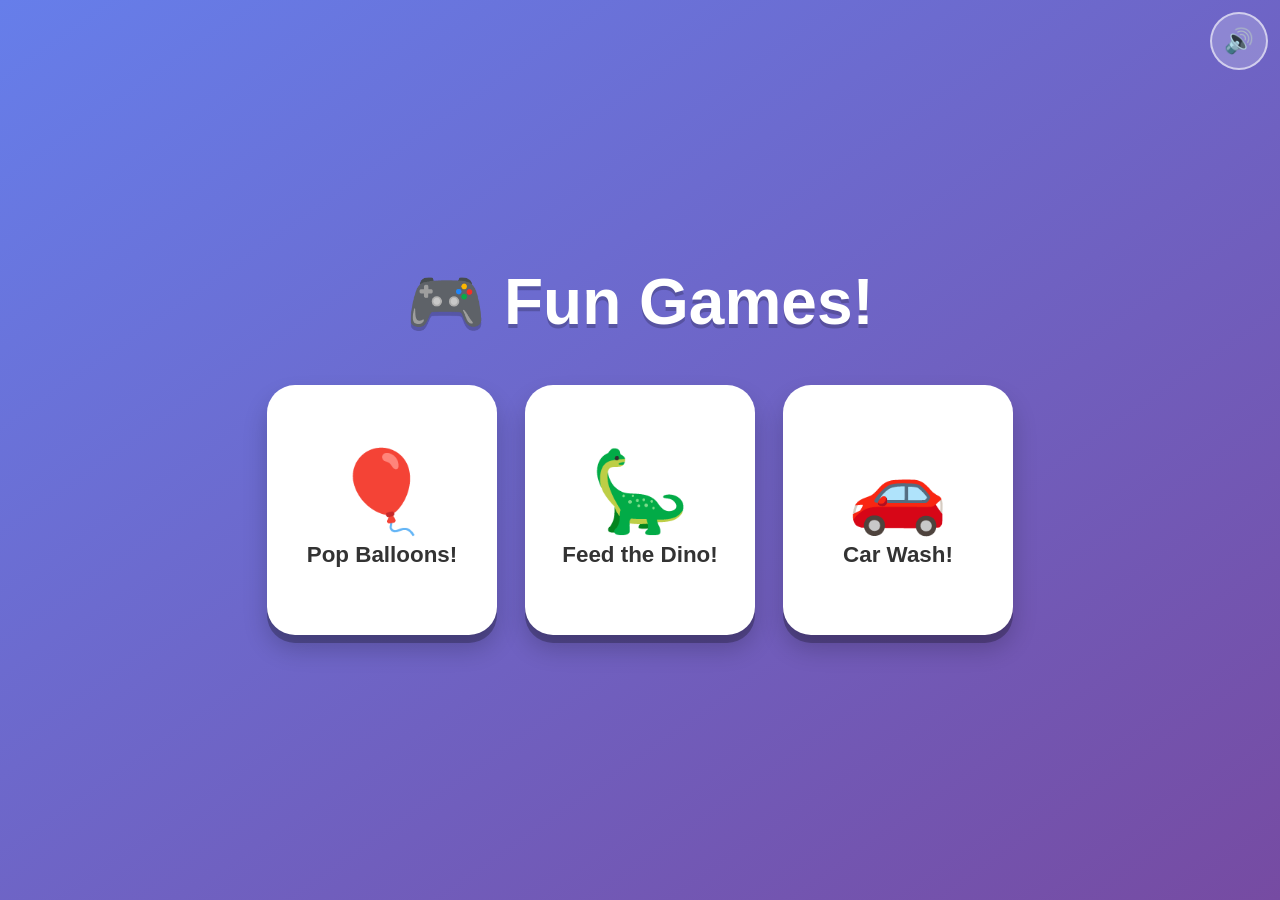
==== index.html @ a0264ae5 "Add toddler arcade: balloon pop, dino feeding, car wash" ====
<!DOCTYPE html>
<html lang="en">
<head>
  <meta charset="UTF-8">
  <meta name="viewport" content="width=device-width, initial-scale=1.0, user-scalable=no">
  <meta name="apple-mobile-web-app-capable" content="yes">
  <title>🎮 Fun Games!</title>
  <link rel="stylesheet" href="style.css">
</head>
<body>

  <!-- ═══════════════════════════════════════════════
       HOME SCREEN
  ═══════════════════════════════════════════════ -->
  <div id="screen-home" class="screen active">
    <h1 class="arcade-title">🎮 Fun Games!</h1>
    <div class="game-cards">

      <!-- To add a new game: copy one of these cards,
           change data-game to a new unique name,
           and add a matching screen + JS handler -->
      <button class="game-card card-blue" data-game="balloons">
        <span class="card-emoji">🎈</span>
        <span class="card-label">Pop Balloons!</span>
      </button>
      <button class="game-card card-green" data-game="dino">
        <span class="card-emoji">🦕</span>
        <span class="card-label">Feed the Dino!</span>
      </button>
      <button class="game-card card-orange" data-game="carwash">
        <span class="card-emoji">🚗</span>
        <span class="card-label">Car Wash!</span>
      </button>

    </div>
    <button id="mute-btn" class="mute-btn" aria-label="Mute sounds">🔊</button>
  </div>

  <!-- ═══════════════════════════════════════════════
       GAME 1 — POP THE BALLOONS
  ═══════════════════════════════════════════════ -->
  <div id="screen-balloons" class="screen">
    <button class="home-btn" onclick="goHome()" aria-label="Home">🏠</button>
    <div id="balloon-field" aria-hidden="true"></div>
  </div>

  <!-- ═══════════════════════════════════════════════
       GAME 2 — FEED THE DINO
  ═══════════════════════════════════════════════ -->
  <div id="screen-dino" class="screen">
    <button class="home-btn" onclick="goHome()" aria-label="Home">🏠</button>
    <div id="dino-scene">
      <div id="dino-wrap"></div>
      <div id="fruit-field"></div>
    </div>
  </div>

  <!-- ═══════════════════════════════════════════════
       GAME 3 — CAR WASH
  ═══════════════════════════════════════════════ -->
  <div id="screen-carwash" class="screen">
    <button class="home-btn" onclick="goHome()" aria-label="Home">🏠</button>
    <canvas id="cw-canvas"></canvas>
    <div id="cw-bubbles" aria-hidden="true"></div>
  </div>

  <!-- Particle layer used by all games -->
  <div id="particles" aria-hidden="true"></div>

  <script src="script.js"></script>
</body>
</html>
---- style.css ----
/* ══════════════════════════════════════════════
   TODDLER ARCADE — style.css
   ══════════════════════════════════════════════ */

/* ─── Reset ─────────────────────────────────── */
*, *::before, *::after {
  box-sizing: border-box;
  margin: 0; padding: 0;
  -webkit-tap-highlight-color: transparent;
  user-select: none;
  -webkit-user-select: none;
}

html, body {
  width: 100%; height: 100%;
  overflow: hidden;
  touch-action: none;
  font-family: 'Arial Rounded MT Bold', 'Varela Round', Arial, sans-serif;
  background: #1a1a2e;
}

/* ─── Screens ────────────────────────────────── */
.screen {
  position: fixed; inset: 0;
  display: none;
  overflow: hidden;
}
.screen.active { display: flex; flex-direction: column; align-items: center; justify-content: center; }

/* ─── Particle layer (sparkles/confetti) ──────── */
#particles { position: fixed; inset: 0; pointer-events: none; z-index: 9000; }

/* ══════════════════════════════════════════════
   HOME SCREEN
   ══════════════════════════════════════════════ */
#screen-home {
  background: linear-gradient(145deg, #667eea 0%, #764ba2 100%);
}

.arcade-title {
  font-size: clamp(2rem, 8vw, 4rem);
  color: #fff;
  text-shadow: 0 4px 0 rgba(0,0,0,0.2);
  margin-bottom: clamp(20px, 5vh, 48px);
  animation: title-bounce 2.4s ease-in-out infinite;
}
@keyframes title-bounce {
  0%, 100% { transform: translateY(0);    }
  50%       { transform: translateY(-14px); }
}

.game-cards {
  display: flex;
  gap: clamp(12px, 3vw, 28px);
  flex-wrap: wrap;
  justify-content: center;
  padding: 0 16px;
}

.game-card {
  display: flex; flex-direction: column;
  align-items: center; justify-content: center;
  width:  clamp(130px, 26vw, 230px);
  height: clamp(150px, 28vh, 250px);
  border: none; border-radius: 28px;
  cursor: pointer;
  box-shadow: 0 8px 0 rgba(0,0,0,0.25), 0 14px 24px rgba(0,0,0,0.2);
  transition: transform .12s, box-shadow .12s;
  touch-action: manipulation;
  padding: 12px;
}
.game-card:active {
  transform: translateY(6px);
  box-shadow: 0 2px 0 rgba(0,0,0,0.25), 0 6px 12px rgba(0,0,0,0.2);
}
.card-blue   { background: #fff; }
.card-green  { background: #fff; }
.card-orange { background: #fff; }

.card-emoji {
  font-size: clamp(3rem, 10vw, 5rem);
  line-height: 1;
  margin-bottom: 10px;
  display: block;
  animation: card-wiggle 3.5s ease-in-out infinite;
}
.game-card:nth-child(2) .card-emoji { animation-delay: .8s; }
.game-card:nth-child(3) .card-emoji { animation-delay: 1.6s; }

@keyframes card-wiggle {
  0%, 80%, 100% { transform: rotate(0deg) scale(1); }
  83%            { transform: rotate(-9deg) scale(1.05); }
  87%            { transform: rotate(9deg)  scale(1.05); }
  91%            { transform: rotate(-4deg) scale(1.02); }
  95%            { transform: rotate(0deg)  scale(1); }
}

.card-label {
  font-size: clamp(.9rem, 3.2vw, 1.4rem);
  font-weight: 900;
  color: #333;
}

/* ─── Shared buttons ─────────────────────────── */
.home-btn {
  position: fixed; top: 12px; left: 12px;
  width: 58px; height: 58px; border-radius: 50%;
  background: rgba(255,255,255,0.92);
  border: none; font-size: 1.7rem;
  cursor: pointer; z-index: 500;
  box-shadow: 0 3px 12px rgba(0,0,0,0.25);
  touch-action: manipulation;
  display: flex; align-items: center; justify-content: center;
}
.mute-btn {
  position: fixed; top: 12px; right: 12px;
  width: 58px; height: 58px; border-radius: 50%;
  background: rgba(255,255,255,0.22);
  border: 2.5px solid rgba(255,255,255,0.6);
  font-size: 1.5rem; color: #fff;
  cursor: pointer; z-index: 500;
  touch-action: manipulation;
  display: flex; align-items: center; justify-content: center;
}


/* ══════════════════════════════════════════════
   GAME 1 — BALLOONS
   ══════════════════════════════════════════════ */
#screen-balloons {
  background: linear-gradient(180deg, #5bb8e8 0%, #cceeff 70%, #a8d8a8 100%);
}

/* Fluffy cloud decorations (pure CSS) */
#screen-balloons::before,
#screen-balloons::after {
  content: '';
  position: absolute;
  background: rgba(255,255,255,0.6);
  border-radius: 50px;
  pointer-events: none;
}
#screen-balloons::before {
  width: 160px; height: 60px;
  top: 12%; left: 5%;
  box-shadow: 50px -20px 0 30px rgba(255,255,255,0.6),
              90px  10px 0 20px rgba(255,255,255,0.6);
}
#screen-balloons::after {
  width: 120px; height: 50px;
  top: 8%; right: 8%;
  box-shadow: 40px -15px 0 24px rgba(255,255,255,0.6),
              70px   8px 0 16px rgba(255,255,255,0.6);
}

#balloon-field {
  position: absolute; inset: 0;
  pointer-events: none;
}

/* Each balloon wrapper — positions and floats upward */
.balloon {
  position: absolute;
  bottom: -160px;
  pointer-events: all;
  cursor: pointer;
  animation: balloon-rise linear forwards;
  will-change: transform;
  touch-action: manipulation;
}

.balloon-body {
  border-radius: 50% 50% 46% 46% / 56% 56% 44% 44%;
  position: relative;
  box-shadow: inset -10px -6px 0 rgba(0,0,0,0.08),
              inset  6px  4px 0 rgba(255,255,255,0.35);
}

/* Knot at bottom */
.balloon-body::after {
  content: '';
  position: absolute;
  bottom: -8px; left: 50%;
  transform: translateX(-50%);
  width: 10px; height: 10px;
  background: inherit;
  filter: brightness(0.7);
  clip-path: polygon(20% 0%, 80% 0%, 100% 100%, 0% 100%);
  border-radius: 0 0 4px 4px;
}

.balloon-shine {
  position: absolute;
  top: 14%; left: 16%;
  width: 28%; height: 22%;
  background: rgba(255,255,255,0.55);
  border-radius: 50%;
  transform: rotate(-35deg);
  pointer-events: none;
}

.balloon-string {
  width: 2px;
  background: rgba(0,0,0,0.25);
  margin: 0 auto;
  border-radius: 0 0 2px 2px;
}

@keyframes balloon-rise {
  0%   { transform: translateX(0)    translateY(0); }
  20%  { transform: translateX(var(--dx1)) translateY(calc(var(--dist)*-0.2)); }
  50%  { transform: translateX(var(--dx2)) translateY(calc(var(--dist)*-0.5)); }
  80%  { transform: translateX(var(--dx3)) translateY(calc(var(--dist)*-0.8)); }
  100% { transform: translateX(var(--dx4)) translateY(var(--dist)); }
}

.balloon.popped {
  animation: balloon-pop 0.22s ease-out forwards !important;
  pointer-events: none;
}
@keyframes balloon-pop {
  0%   { transform: scale(1);   opacity: 1; }
  40%  { transform: scale(1.5); opacity: .7; }
  100% { transform: scale(0);   opacity: 0; }
}


/* ══════════════════════════════════════════════
   GAME 2 — FEED THE DINO
   ══════════════════════════════════════════════ */
#screen-dino {
  background: linear-gradient(180deg, #a8d8a8 0%, #5daa5d 60%, #3d7a3d 100%);
}

/* Rolling hills */
#screen-dino::before {
  content: '';
  position: absolute;
  bottom: 0; left: -5%; right: -5%;
  height: 38%;
  background: #2d5e2d;
  border-radius: 60% 60% 0 0 / 40% 40% 0 0;
  pointer-events: none;
}

#dino-scene { position: absolute; inset: 0; }

#dino-wrap {
  position: absolute;
  left: 50%; top: 50%;
  transform: translate(-50%, -50%);
  z-index: 10;
  animation: dino-idle 3s ease-in-out infinite;
}
@keyframes dino-idle {
  0%, 100% { transform: translate(-50%, -50%)    scale(1); }
  50%       { transform: translate(-50%, -53%)  scale(1.02); }
}

.dino-nom {
  animation: dino-nom 0.5s ease-in-out !important;
}
@keyframes dino-nom {
  0%   { transform: translate(-50%, -50%) scale(1); }
  25%  { transform: translate(-50%, -58%) scale(1.12) rotate(-4deg); }
  50%  { transform: translate(-50%, -60%) scale(1.15) rotate(3deg); }
  75%  { transform: translate(-50%, -54%) scale(1.07) rotate(-2deg); }
  100% { transform: translate(-50%, -50%) scale(1); }
}

#fruit-field { position: absolute; inset: 0; z-index: 5; }

.fruit {
  position: absolute;
  font-size: clamp(3rem, 11vw, 5rem);
  line-height: 1;
  cursor: grab;
  touch-action: none;
  z-index: 6;
  filter: drop-shadow(2px 5px 6px rgba(0,0,0,0.3));
  transition: transform 0.08s;
  animation: fruit-intro 0.35s cubic-bezier(0.34,1.56,0.64,1);
}
@keyframes fruit-intro {
  from { transform: scale(0); }
  to   { transform: scale(1); }
}
.fruit.dragging {
  cursor: grabbing;
  transform: scale(1.25) rotate(6deg);
  z-index: 100;
  filter: drop-shadow(4px 8px 10px rgba(0,0,0,0.4));
  transition: none;
}
.fruit.eaten {
  animation: fruit-eat 0.3s ease-in forwards;
  pointer-events: none;
}
@keyframes fruit-eat {
  0%   { transform: scale(1.3); opacity: 1; }
  100% { transform: scale(0);   opacity: 0; }
}


/* ══════════════════════════════════════════════
   GAME 3 — CAR WASH
   ══════════════════════════════════════════════ */
#screen-carwash {
  background: linear-gradient(180deg, #87ceeb 0%, #c9eaf7 55%, #90ee90 55%, #5aaf5a 100%);
}

#cw-canvas {
  position: absolute; inset: 0;
  width: 100%; height: 100%;
  touch-action: none;
}

#cw-bubbles {
  position: fixed; inset: 0;
  pointer-events: none; z-index: 20;
}

.bubble {
  position: absolute;
  border-radius: 50%;
  border: 2px solid rgba(255,255,255,0.8);
  background: radial-gradient(circle at 35% 35%, rgba(255,255,255,0.6), rgba(160,220,255,0.2));
  pointer-events: none;
  animation: bubble-rise linear forwards;
}
@keyframes bubble-rise {
  0%   { transform: translate(0, 0) scale(1);   opacity: .85; }
  100% { transform: translate(var(--bx), var(--by)) scale(.2); opacity: 0; }
}


/* ══════════════════════════════════════════════
   SHARED PARTICLES (sparkles / confetti)
   ══════════════════════════════════════════════ */
.sparkle {
  position: absolute;
  border-radius: 50%;
  pointer-events: none;
  animation: sparkle-fly 0.65s ease-out forwards;
}
@keyframes sparkle-fly {
  0%   { transform: translate(0,0)              scale(1); opacity: 1; }
  100% { transform: translate(var(--tx),var(--ty)) scale(0); opacity: 0; }
}

.confetti {
  position: absolute;
  pointer-events: none;
  animation: confetti-fall linear forwards;
  border-radius: var(--r);
}
@keyframes confetti-fall {
  0%   { transform: translateY(0)     rotate(0deg);   opacity: 1; }
  100% { transform: translateY(110vh) rotate(var(--spin)); opacity: 0; }
}
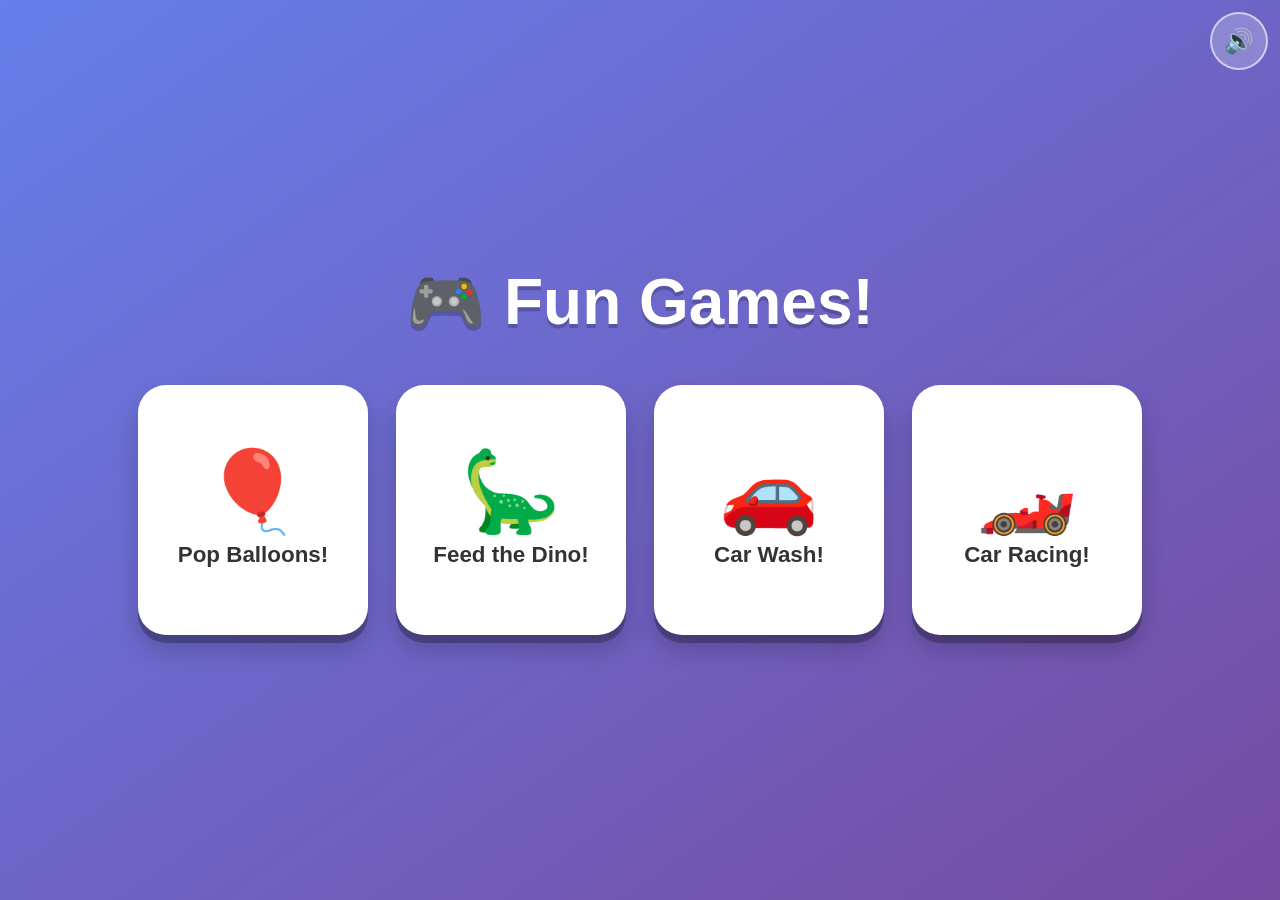
==== commit b1d152ed: "Fix all 4 feedback items: balloons, dino, car wash, add racing game - Balloons: slower rise (14-22s)" ====
--- a/index.html
+++ b/index.html
@@ -30,6 +30,10 @@
       <button class="game-card card-orange" data-game="carwash">
         <span class="card-emoji">🚗</span>
         <span class="card-label">Car Wash!</span>
+      </button>
+      <button class="game-card card-red" onclick="window.location.href='car-racing.html'">
+        <span class="card-emoji">🏎️</span>
+        <span class="card-label">Car Racing!</span>
       </button>
 
     </div>
--- a/style.css
+++ b/style.css
@@ -76,6 +76,7 @@
 .card-blue   { background: #fff; }
 .card-green  { background: #fff; }
 .card-orange { background: #fff; }
+.card-red    { background: #fff; }
 
 .card-emoji {
   font-size: clamp(3rem, 10vw, 5rem);
@@ -86,6 +87,7 @@
 }
 .game-card:nth-child(2) .card-emoji { animation-delay: .8s; }
 .game-card:nth-child(3) .card-emoji { animation-delay: 1.6s; }
+.game-card:nth-child(4) .card-emoji { animation-delay: 2.4s; }
 
 @keyframes card-wiggle {
   0%, 80%, 100% { transform: rotate(0deg) scale(1); }
